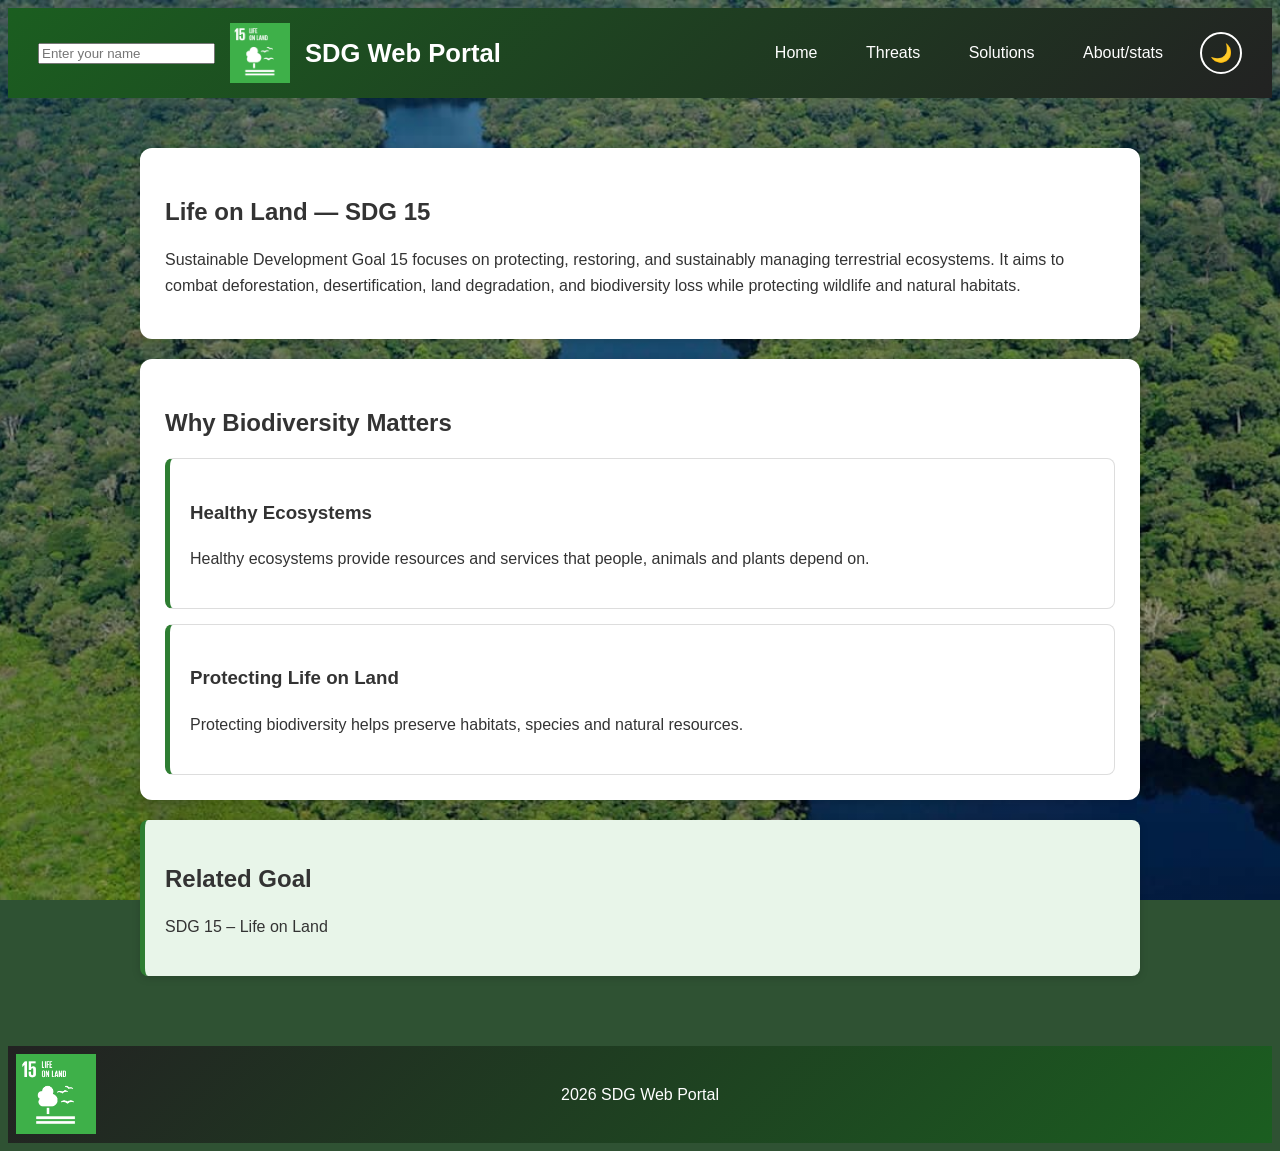
==== html pages/index.html @ 4f2332e7 "night mode remade , header changed and inserted  animations" ====
<!DOCTYPE html>
<html lang="en">

<head>
    <link rel="stylesheet" href="../cs.css">
    <meta charset="UTF-8">
    <meta name="viewport" content="width=device-width, initial-scale=1.0">

    <title>Biodiversity and Ecosystems</title>
</head>

<body>
    
    <header>
        <input type="text" id="name" name="name" placeholder="Enter your name">
        <button id="themeToggle" aria-label="Toggle dark or light mode">🌙</button>

        <img src="../images/logo for project.png" alt="Biodiversity Image" class="header-image">
    
        <h1>SDG Web Portal</h1>

        <nav>
            <a href="index.html">Home</a>
            <a href="Threats.html">Threats</a>
            <a href="Solutions.html">Solutions</a>
            <a href="About.html">About/stats</a>
        </nav>
    </header>

    <main>
        
        <section>
            <h2>Life on Land — SDG 15</h2>

            <p>                
                Sustainable Development Goal 15 focuses on protecting, restoring, and sustainably managing terrestrial ecosystems. It aims to combat deforestation, desertification, land degradation, and biodiversity loss while protecting wildlife and natural habitats.
            </p>
        </section>

        <section>
            <h2>Why Biodiversity Matters</h2>

            <article>
                <h3>Healthy Ecosystems</h3>
                <p>
                    Healthy ecosystems provide resources and services
                    that people, animals and plants depend on.
                </p>
            </article>

            <article>
                <h3>Protecting Life on Land</h3>
                <p>
                    Protecting biodiversity helps preserve habitats,
                    species and natural resources.
                </p>
            </article>
        </section>

        <aside>
            <h2>Related Goal</h2>
            <p>SDG 15 – Life on Land</p>
        </aside>

    </main>

    <footer>
        <img src="../images/logo for project.png" alt="Biodiversity Image" class="header-image">
    
        <p>2026 SDG Web Portal</p>
    </footer>
    <script src="../js.js"></script>
</body>

</html>
---- cs.css ----
header img {
    width: 60px;
    order: 1;
}
header h1 {
    order: 2;
    margin: 0 auto 0 0;
    font-size: 1.6rem;
}

header nav {
    order: 3;
    margin-top: 0;
}

header #themeToggle {
    order: 4;
}

footer img {
    z-index: 1000;
    position: absolute;
    top: 8px;
    left: 8px;
    width: 80px;
}

/* Overall page */
body {
    font-family: Arial, sans-serif;
    line-height: 1.6;
    background-color:#2f5233;
    color: #333;
    /*background img */
    background-image: linear-gradient(rgba(0, 0, 0, 0.35), rgba(0, 0, 0, 0.35)), url("../images/Amazon-Rainforest.jpg");
    background-repeat: no-repeat;
    background-position: center;
    background-attachment: fixed;
    background-size: cover;
    transition: color 0.4s ease;
}

/* Header */
header {
    background: linear-gradient(135deg, #1b5e20, #222);
    color: white;
    padding: 15px 30px;
    display: flex;
    align-items: center;
    flex-wrap: wrap;
    gap: 15px;
    
}

/* Navigation */
nav {
    margin-top: 10px;
    
}

nav a {
    color: white;
    text-decoration: none;
    display: inline-block; /*makes each link behave like a small box*/
    margin: 0 6px;
    padding: 8px 16px;
    border-radius: 20px;
    transition: background-color 0.3s ease;
}

nav a:hover {
    background-color: #2e7d32;
}

/* Main content */
main {
    max-width: 1000px;
    margin: 30px auto;
    padding: 20px;
}

/* Sections */
section {
     background-color: white;
    padding: 25px;
    margin-bottom: 20px;
    border-radius: 12px;
    box-shadow: 0 2px 8px rgba(0, 0, 0, 0.15);
        transition: transform 0.3s ease, box-shadow 0.3s ease, background-color 0.4s ease, color 0.4s ease;
}
section:hover {
    transform: translateY(-4px); /*applies when your mouse is over the box.*/
    box-shadow: 0 8px 20px rgba(0, 0, 0, 0.25);
}

/* Section headings */
h2 {
    margin-bottom: 10px;
}

/* Articles */
article {
     border: 1px solid #ddd;
    border-left: 5px solid #2e7d32;
    padding: 20px;
    margin-top: 15px;
    border-radius: 8px;
        transition: border-color 0.4s ease;
}

/* Aside */
aside {
    background-color: #e8f5e9;
    padding: 20px;
    margin-bottom: 20px;
    border-left: 5px solid #2e7d32;
    border-radius: 8px;
    
    transition: background-color 0.4s ease, color 0.4s ease, border-color 0.4s ease;
    box-shadow: 0 2px 8px rgba(0, 0, 0, 0.15);
}

/* Footer */
footer {
    background: linear-gradient(135deg, #222, #1b5e20);
    color: white;
    text-align: center;
    padding: 20px;
    margin-top: 30px;
    position: relative;
}

/* Night mode: only applies when <body> has the class "night" */
body.night {
    color: #e6ecff;
    background-image: linear-gradient(rgba(5, 10, 30, 0.65), rgba(5, 10, 30, 0.65)), url("../images/Amazon-Rainforest.jpg");
    background-color: #0a1224;
}

body.night header {
    background: linear-gradient(135deg, #0a1224, #16223f); /*blends from one color to another.*/
}

body.night footer {
    background: linear-gradient(135deg, #16223f, #0a1224);
}
body.night section,
body.night aside {
    background-color: #16223f;
    color: #e6ecff;
}

body.night article {
    border-color: #2a3a66;
}

#themeToggle {
    background-color: transparent;
    color: white;
    border: 2px solid white;
    border-radius: 50%; /* makes it a circle */
    width: 42px;
    height: 42px;
    padding: 0;
    font-size: 18px;
    cursor: pointer;
    transition: background-color 0.3s ease, transform 0.3s ease;
}

#themeToggle:hover {
    background-color: rgba(255, 255, 255, 0.25);
    transform: rotate(20deg);
}
h1, h2, h3 {
    font-family: 'Poppins', Arial, sans-serif;
}

@keyframes fadeIn {/* Animation: slowly appear */
    from { opacity: 0; }
    to   { opacity: 1; }
}

@keyframes fadeUp {/* Animation: slowly appear while sliding up */
    from { opacity: 0; transform: translateY(30px); }
    to   { opacity: 1; transform: translateY(0); }
}
main > * {/* Every box inside main slides up and appears */
    animation: fadeUp 0.7s ease backwards;
}

/* Smoothly crossfade between pages */
@view-transition {
    navigation: auto;
}

/* Keep the header in place while the page changes */
header {
    view-transition-name: site-header;
}

/* Make the page crossfade a bit faster */
::view-transition-old(root),
::view-transition-new(root) {
    animation-duration: 0.3s;
}
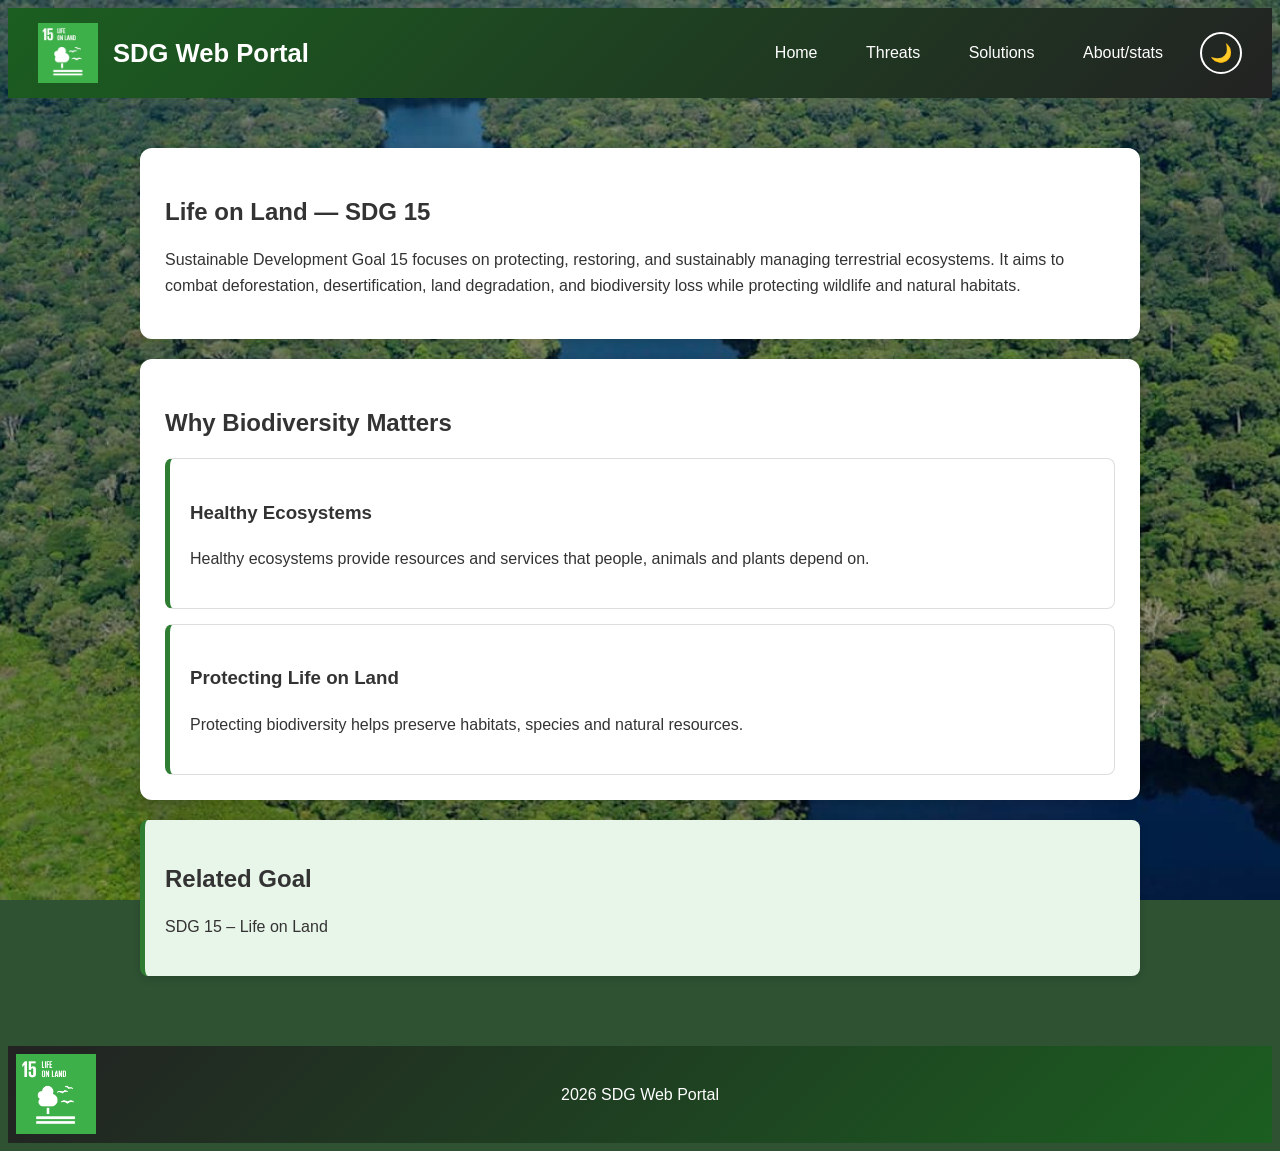
==== commit b9011f03: "removed input name on index" ====
--- a/html pages/index.html
+++ b/html pages/index.html
@@ -12,7 +12,7 @@
 <body>
     
     <header>
-        <input type="text" id="name" name="name" placeholder="Enter your name">
+        
         <button id="themeToggle" aria-label="Toggle dark or light mode">🌙</button>
 
         <img src="../images/logo for project.png" alt="Biodiversity Image" class="header-image">
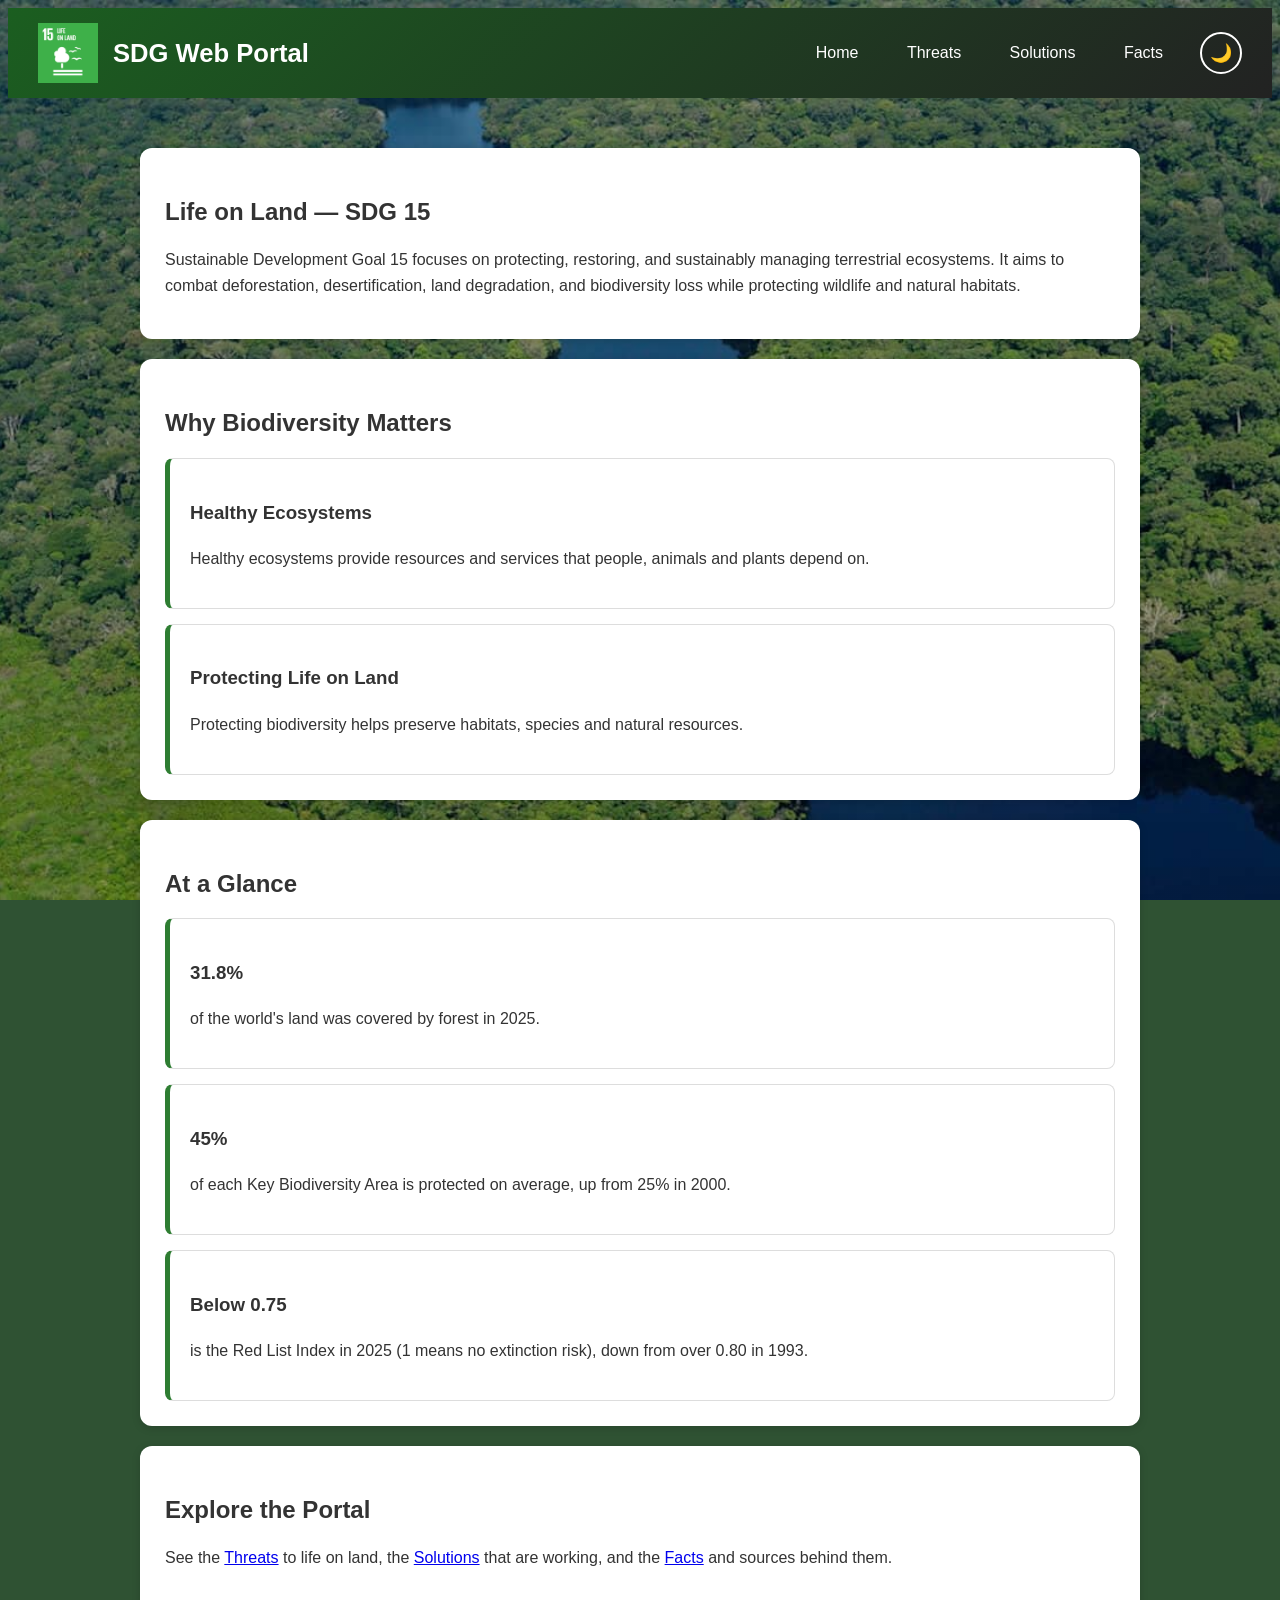
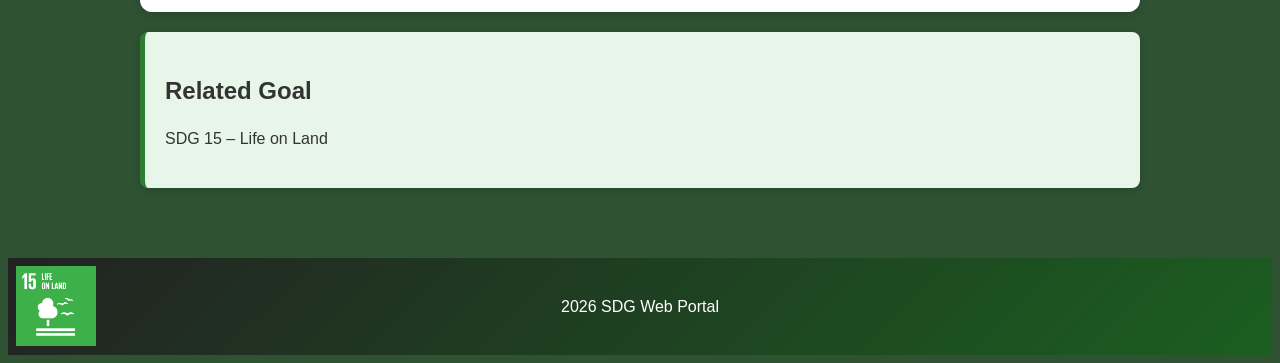
==== commit 10c8b21d: "made some extra touches and added in data and links to other articles" ====
--- a/html pages/index.html
+++ b/html pages/index.html
@@ -2,37 +2,33 @@
 <html lang="en">
 
 <head>
-    <link rel="stylesheet" href="../cs.css">
     <meta charset="UTF-8">
     <meta name="viewport" content="width=device-width, initial-scale=1.0">
+    <title>Home - Biodiversity and Ecosystems</title>
 
-    <title>Biodiversity and Ecosystems</title>
+    <link rel="stylesheet" href="../cs.css">
 </head>
 
 <body>
-    
     <header>
-        
         <button id="themeToggle" aria-label="Toggle dark or light mode">🌙</button>
+        <img src="../images/logo for project.png" alt="Biodiversity Image" class="header-image">
 
-        <img src="../images/logo for project.png" alt="Biodiversity Image" class="header-image">
-    
         <h1>SDG Web Portal</h1>
 
         <nav>
-            <a href="index.html">Home</a>
+            <a href="index.html" aria-current="page">Home</a>
             <a href="Threats.html">Threats</a>
             <a href="Solutions.html">Solutions</a>
-            <a href="About.html">About/stats</a>
+            <a href="About.html">Facts</a>
         </nav>
     </header>
 
     <main>
-        
         <section>
             <h2>Life on Land — SDG 15</h2>
 
-            <p>                
+            <p>
                 Sustainable Development Goal 15 focuses on protecting, restoring, and sustainably managing terrestrial ecosystems. It aims to combat deforestation, desertification, land degradation, and biodiversity loss while protecting wildlife and natural habitats.
             </p>
         </section>
@@ -57,20 +53,46 @@
             </article>
         </section>
 
+        <section>
+            <h2>At a Glance</h2>
+
+            <article>
+                <h3>31.8%</h3>
+                <p>of the world's land was covered by forest in 2025.</p>
+            </article>
+
+            <article>
+                <h3>45%</h3>
+                <p>of each Key Biodiversity Area is protected on average, up from 25% in 2000.</p>
+            </article>
+
+            <article>
+                <h3>Below 0.75</h3>
+                <p>is the Red List Index in 2025 (1 means no extinction risk), down from over 0.80 in 1993.</p>
+            </article>
+        </section>
+
+        <section>
+            <h2>Explore the Portal</h2>
+            <p>
+                See the <a href="Threats.html">Threats</a> to life on land, the
+                <a href="Solutions.html">Solutions</a> that are working, and the
+                <a href="About.html">Facts</a> and sources behind them.
+            </p>
+        </section>
+
         <aside>
             <h2>Related Goal</h2>
             <p>SDG 15 – Life on Land</p>
         </aside>
-
     </main>
 
     <footer>
         <img src="../images/logo for project.png" alt="Biodiversity Image" class="header-image">
-    
+
         <p>2026 SDG Web Portal</p>
     </footer>
     <script src="../js.js"></script>
 </body>
 
-</html>
-
+</html>
--- a/cs.css
+++ b/cs.css
@@ -202,4 +202,78 @@
 ::view-transition-old(root),
 ::view-transition-new(root) {
     animation-duration: 0.3s;
-}+}
+
+.source-grid {
+    display: grid;
+    grid-template-columns: repeat(auto-fill, minmax(140px, 1fr));
+    gap: 16px;
+}
+
+.source-card {
+    aspect-ratio: 1 / 1;
+    display: flex;
+    align-items: center;
+    justify-content: center;
+    text-align: center;
+    padding: 10px;
+    border: 2px solid currentColor;
+    border-radius: 8px;
+    text-decoration: none;
+    font-weight: bold;
+}
+
+.topic-grid {
+    display: grid;
+    grid-template-columns: repeat(auto-fit, minmax(320px, 1fr));
+    gap: 16px;
+}
+
+.topic-card {
+    display: flex;
+    gap: 16px;
+    padding: 20px;
+    border: 1px solid rgba(128, 128, 128, 0.4);
+}
+
+.topic-card img {
+    width: 110px;
+    height: 150px;
+    object-fit: cover;
+    flex-shrink: 0;
+}
+
+.topic-info {
+    display: flex;
+    flex-direction: column;
+}
+
+.topic-info h3 {
+    margin: 0 0 auto 0;
+}
+
+.goals-label {
+    margin: 12px 0 6px 0;
+    font-size: 0.9rem;
+    opacity: 0.7;
+}
+
+.goal-badges {
+    display: flex;
+    flex-wrap: wrap;
+    gap: 6px;
+}
+
+.badge {
+    color: white;
+    font-weight: bold;
+    padding: 2px 10px;
+    border-radius: 6px;
+}
+
+.goal-3  { background-color: #4C9F38; }
+.goal-11 { background-color: #FD9D24; }
+.goal-13 { background-color: #3F7E44; }
+.goal-15 { background-color: #56C02B; }
+.goal-16 { background-color: #00689D; }
+.goal-17 { background-color: #19486A; }
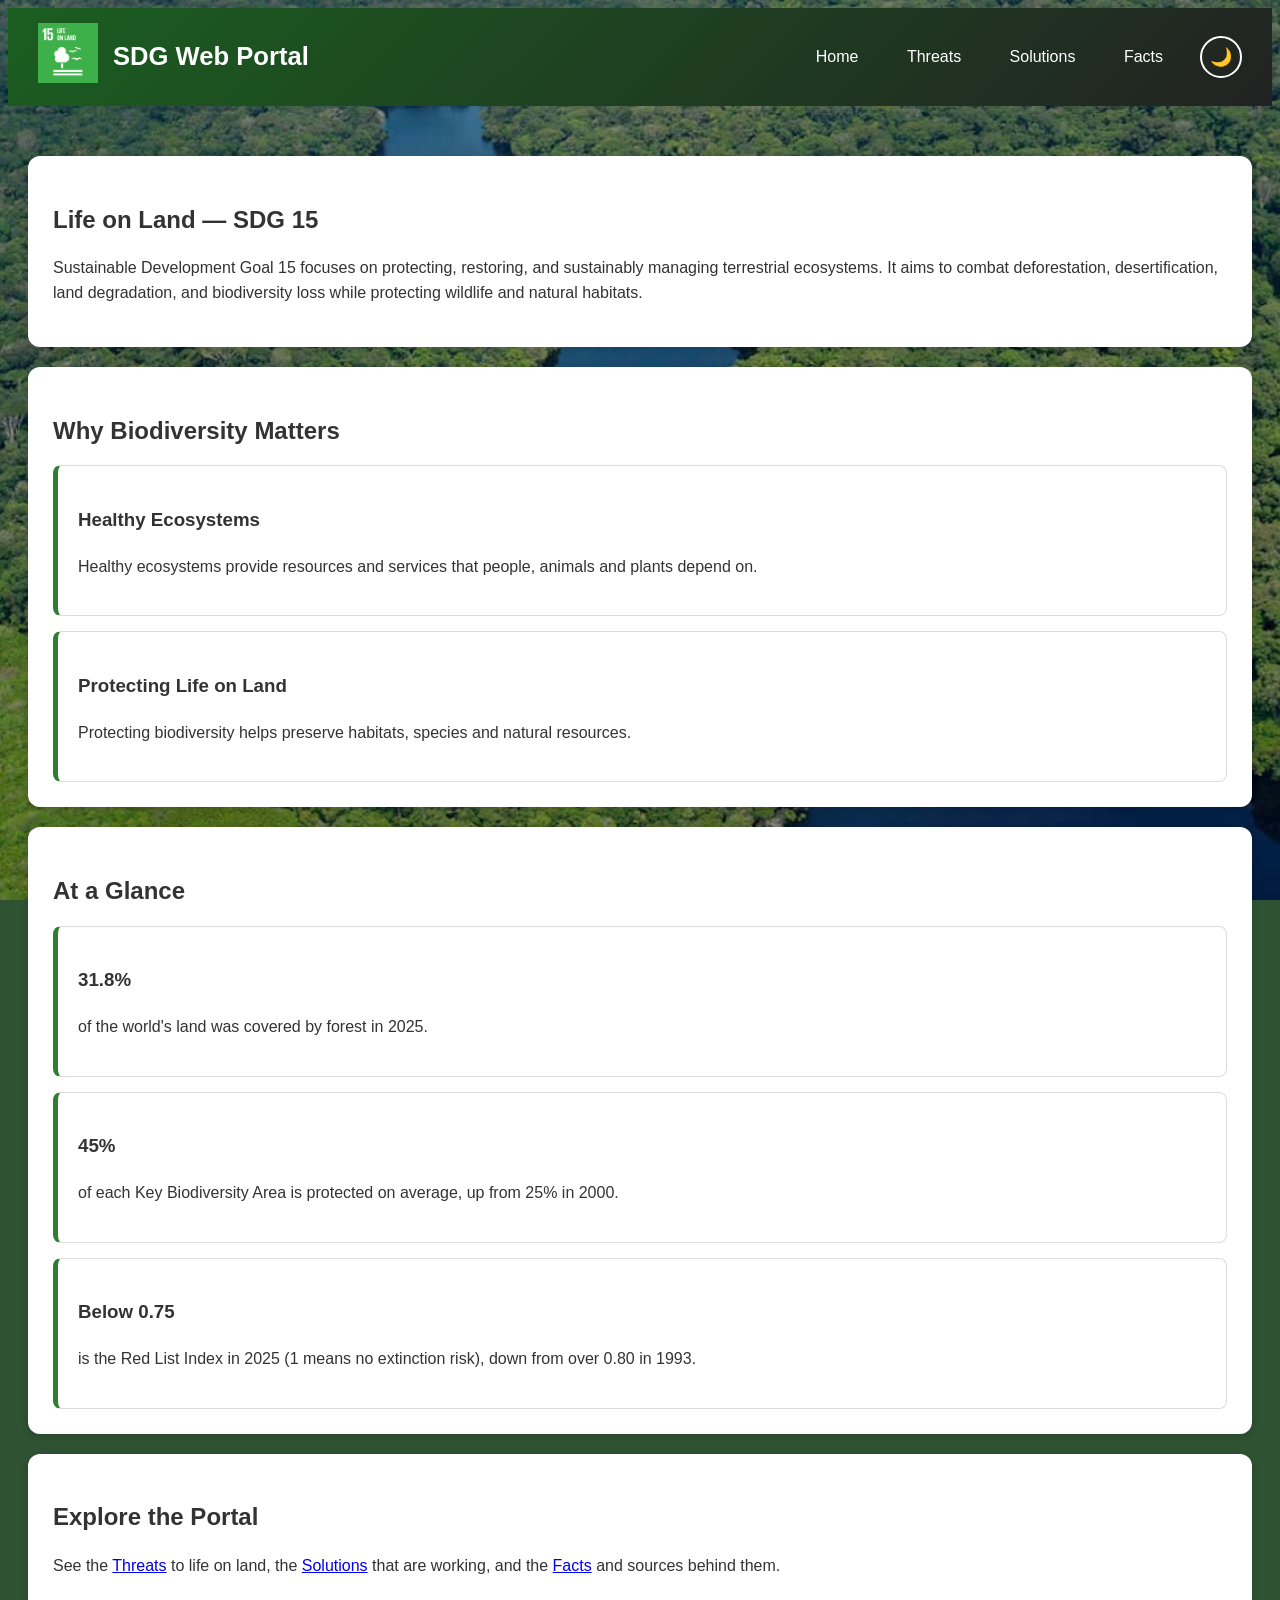
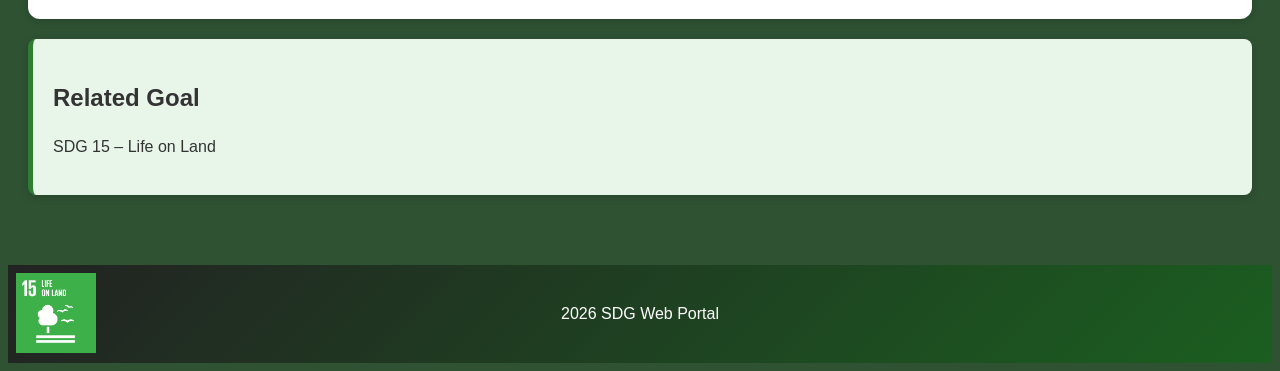
==== commit d8d01d7e: "added new imgs" ====
--- a/html pages/index.html
+++ b/html pages/index.html
@@ -12,8 +12,9 @@
 <body>
     <header>
         <button id="themeToggle" aria-label="Toggle dark or light mode">🌙</button>
-        <img src="../images/logo for project.png" alt="Biodiversity Image" class="header-image">
-
+        <a href="landing.html">
+            <img src="../images/logo for project.png" alt="Go to the welcome page" class="header-image">
+        </a>
         <h1>SDG Web Portal</h1>
 
         <nav>
--- a/cs.css
+++ b/cs.css
@@ -32,8 +32,9 @@
     background-color:#2f5233;
     color: #333;
     /*background img */
-    background-image: linear-gradient(rgba(0, 0, 0, 0.35), rgba(0, 0, 0, 0.35)), url("../images/Amazon-Rainforest.jpg");
-    background-repeat: no-repeat;
+    --bg-image: url("images/Amazon-Rainforest.jpg");   /* the picture */
+    --overlay: rgba(0, 0, 0, 0.35);                    /* the dark tint on top of it */
+    background-image: linear-gradient(var(--overlay), var(--overlay)), var(--bg-image);    background-repeat: no-repeat;
     background-position: center;
     background-attachment: fixed;
     background-size: cover;
@@ -74,7 +75,7 @@
 
 /* Main content */
 main {
-    max-width: 1000px;
+    max-width: none;
     margin: 30px auto;
     padding: 20px;
 }
@@ -133,8 +134,7 @@
 /* Night mode: only applies when <body> has the class "night" */
 body.night {
     color: #e6ecff;
-    background-image: linear-gradient(rgba(5, 10, 30, 0.65), rgba(5, 10, 30, 0.65)), url("../images/Amazon-Rainforest.jpg");
-    background-color: #0a1224;
+    --overlay: rgba(5, 10, 30, 0.65);    background-color: #0a1224;
 }
 
 body.night header {
@@ -175,7 +175,7 @@
     font-family: 'Poppins', Arial, sans-serif;
 }
 
-@keyframes fadeIn {/* Animation: slowly appear */
+@keyframes fadeIn { Animation: slowly appear */
     from { opacity: 0; }
     to   { opacity: 1; }
 }
@@ -276,4 +276,9 @@
 .goal-13 { background-color: #3F7E44; }
 .goal-15 { background-color: #56C02B; }
 .goal-16 { background-color: #00689D; }
-.goal-17 { background-color: #19486A; }+.goal-17 { background-color: #19486A; }
+
+body.bg-home      { --bg-image: url("images/Amazon-Rainforest.jpg"); }
+body.bg-threats   { --bg-image: url("images/dessert.jpg"); }
+body.bg-solutions { --bg-image: url("images/solutions.jpg"); }
+body.bg-facts     { --bg-image: url("images/mountains.jpg"); }
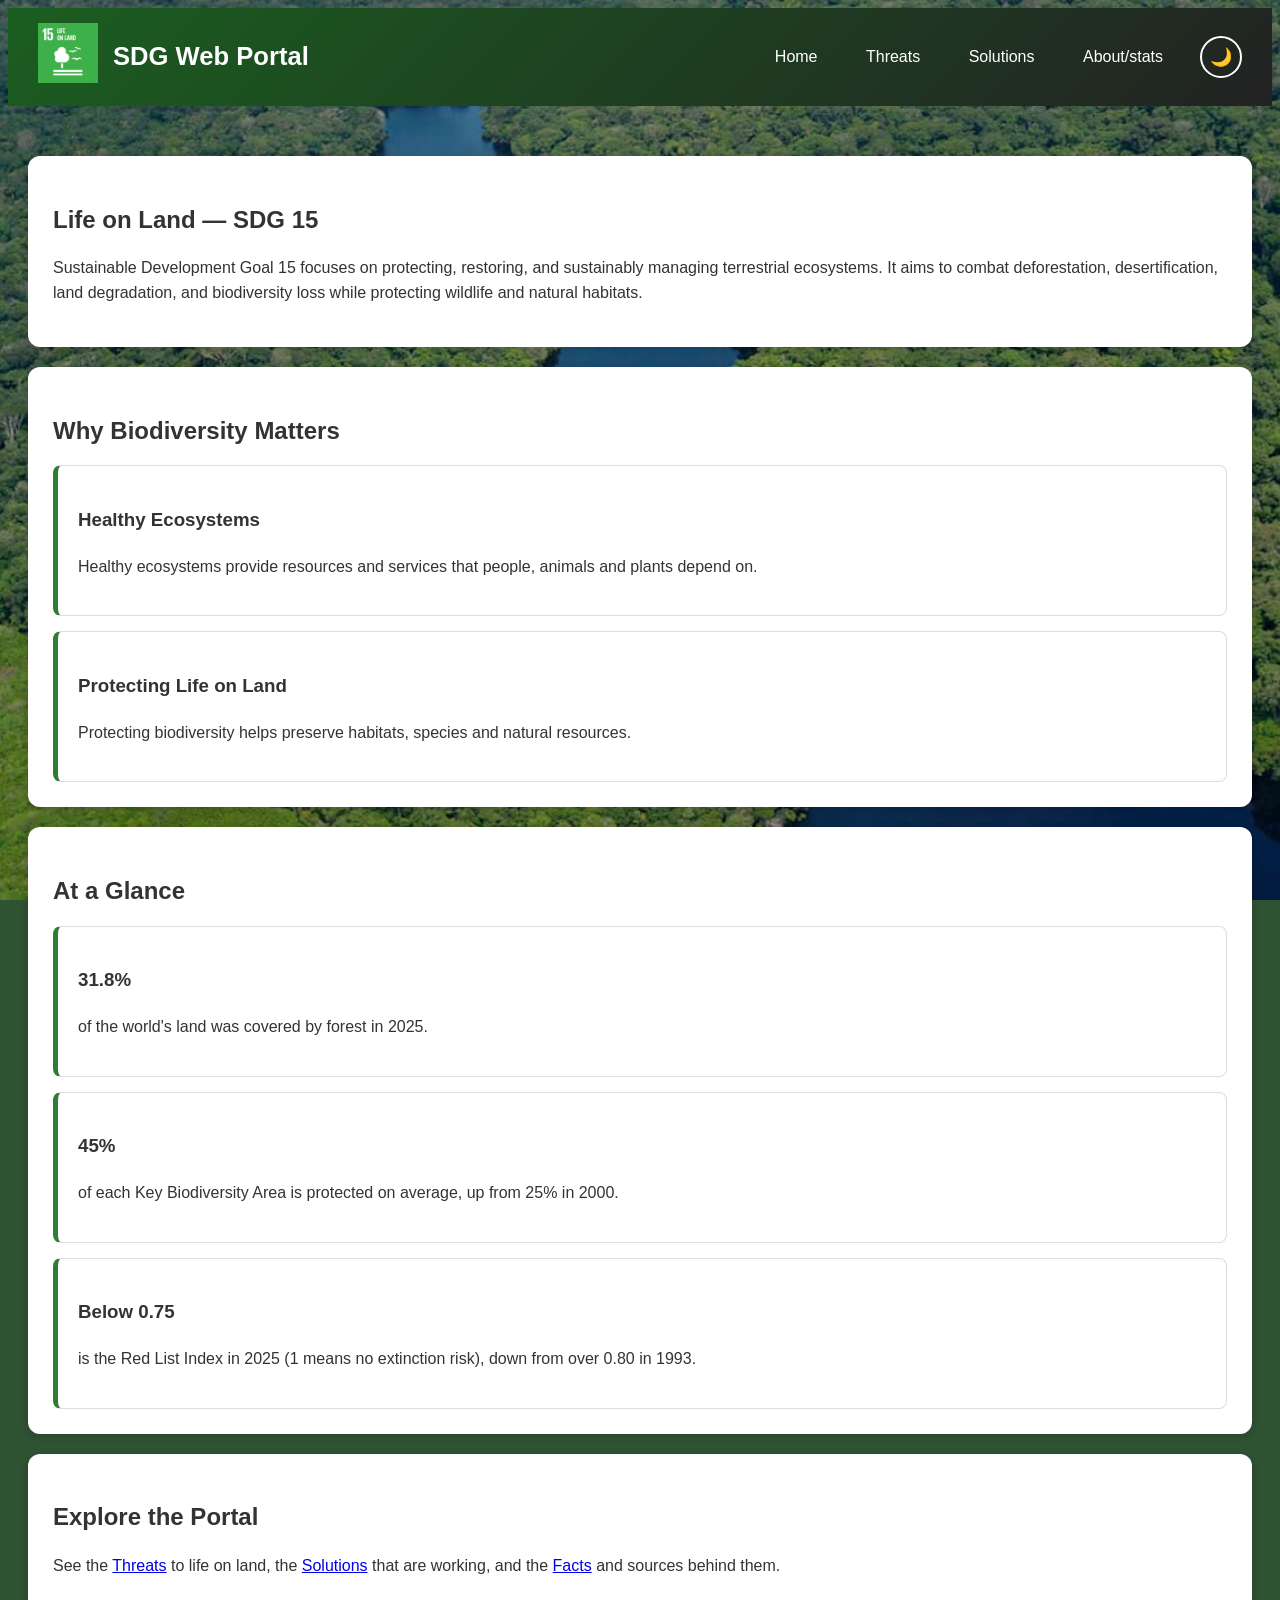
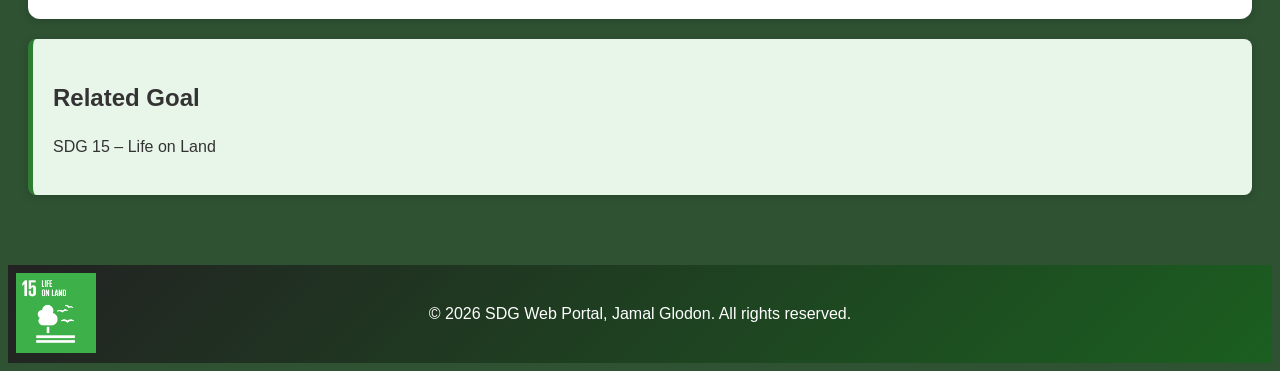
==== commit 8ccd405d: "live" ====
--- a/html pages/index.html
+++ b/html pages/index.html
@@ -21,7 +21,7 @@
             <a href="index.html" aria-current="page">Home</a>
             <a href="Threats.html">Threats</a>
             <a href="Solutions.html">Solutions</a>
-            <a href="About.html">Facts</a>
+            <a href="About.html">About/stats</a>
         </nav>
     </header>
 
@@ -91,7 +91,7 @@
     <footer>
         <img src="../images/logo for project.png" alt="Biodiversity Image" class="header-image">
 
-        <p>2026 SDG Web Portal</p>
+        <p><p> &copy; 2026 SDG Web Portal, Jamal Glodon. All rights reserved.</p></p>
     </footer>
     <script src="../js.js"></script>
 </body>
--- a/cs.css
+++ b/cs.css
@@ -281,4 +281,5 @@
 body.bg-home      { --bg-image: url("images/Amazon-Rainforest.jpg"); }
 body.bg-threats   { --bg-image: url("images/dessert.jpg"); }
 body.bg-solutions { --bg-image: url("images/solutions.jpg"); }
-body.bg-facts     { --bg-image: url("images/mountains.jpg"); }+body.bg-facts     { --bg-image: url("images/mountains.jpg"); }
+
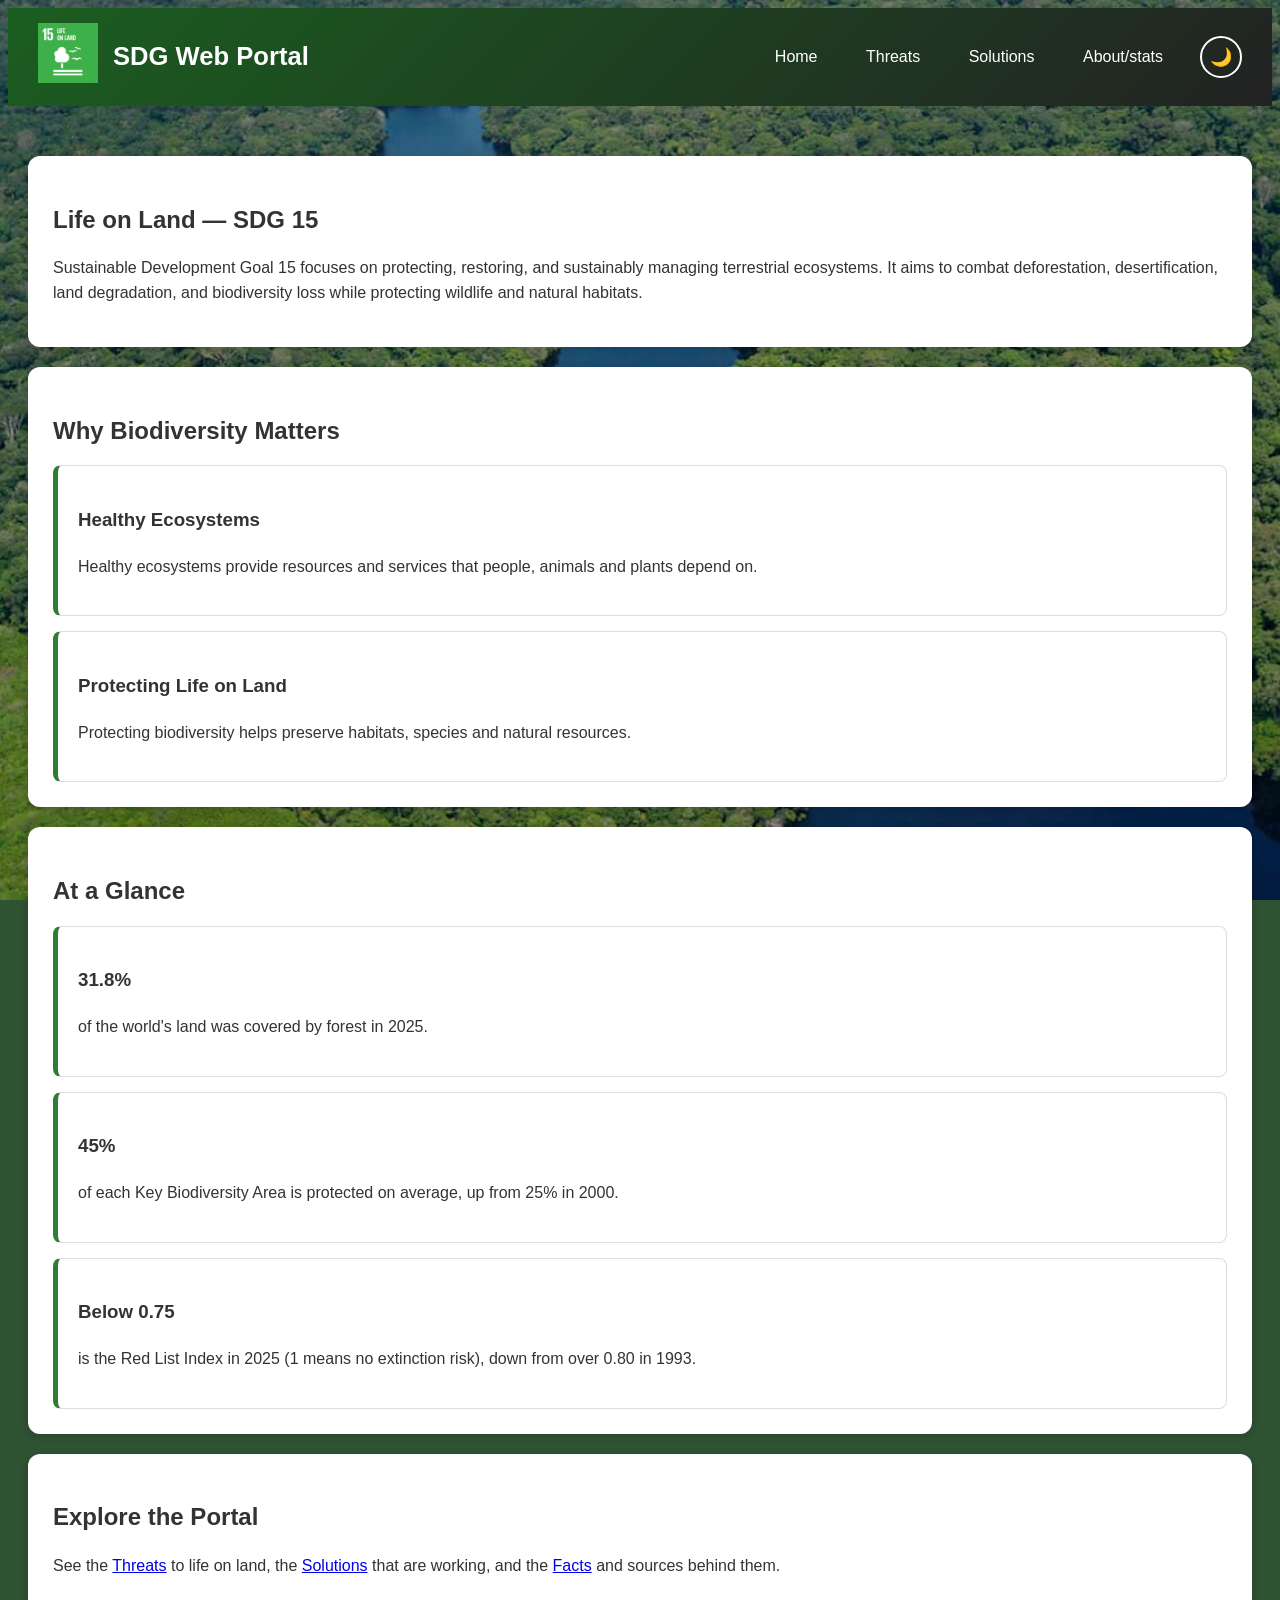
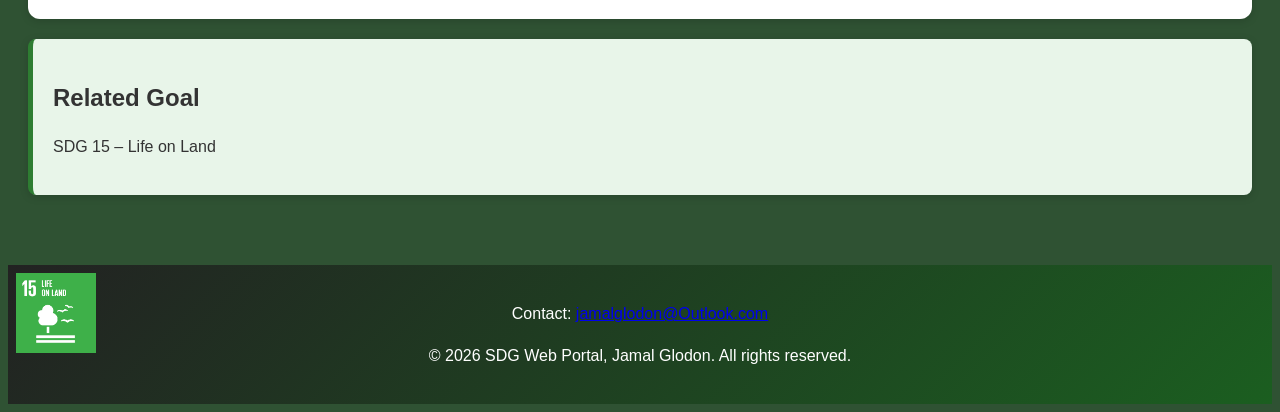
==== commit f4c40aba: "big changes and bug fixes" ====
--- a/html pages/index.html
+++ b/html pages/index.html
@@ -13,7 +13,7 @@
     <header>
         <button id="themeToggle" aria-label="Toggle dark or light mode">🌙</button>
         <a href="landing.html">
-            <img src="../images/logo for project.png" alt="Go to the welcome page" class="header-image">
+            <img src="../images/logo-for-project.png" alt="Go to the welcome page" class="header-image">
         </a>
         <h1>SDG Web Portal</h1>
 
@@ -89,9 +89,16 @@
     </main>
 
     <footer>
-        <img src="../images/logo for project.png" alt="Biodiversity Image" class="header-image">
+                    <img src="../images/logo-for-project.png" alt="SDG Web Portal logo" class="header-image">
 
-        <p><p> &copy; 2026 SDG Web Portal, Jamal Glodon. All rights reserved.</p></p>
+    <p>
+        Contact:
+        <a href="mailto:jamalglodon@Outlook.com?subject=SDG%2015%20Web%20Portal%20Enquiry">
+            jamalglodon@Outlook.com
+        </a>
+    </p>
+
+    <p>&copy; 2026 SDG Web Portal, Jamal Glodon. All rights reserved.</p>
     </footer>
     <script src="../js.js"></script>
 </body>
--- a/cs.css
+++ b/cs.css
@@ -73,6 +73,11 @@
     background-color: #2e7d32;
 }
 
+nav a:active {
+    background-color: #1b5e20;
+    transform: scale(0.96);
+}
+
 /* Main content */
 main {
     max-width: none;
@@ -175,7 +180,7 @@
     font-family: 'Poppins', Arial, sans-serif;
 }
 
-@keyframes fadeIn { Animation: slowly appear */
+@keyframes fadeIn { /*Animation: slowly appear */
     from { opacity: 0; }
     to   { opacity: 1; }
 }
@@ -205,6 +210,9 @@
 }
 
 .source-grid {
+    list-style: none;   /* removes the bullet points */
+    margin: 0;          /* removes the default list margin */
+    padding: 0;         /* removes the default left indent */
     display: grid;
     grid-template-columns: repeat(auto-fill, minmax(140px, 1fr));
     gap: 16px;
@@ -229,10 +237,16 @@
     gap: 16px;
 }
 
+.topic-grid a {
+    color: inherit;           /* card text uses the normal text colour, not link blue */
+    text-decoration: none;    /* removes the underline from the whole card */
+}
+
 .topic-card {
     display: flex;
     gap: 16px;
     padding: 20px;
+    margin-top: 0;            /* cancels the 15px that the general "article" rule adds */
     border: 1px solid rgba(128, 128, 128, 0.4);
 }
 
@@ -283,3 +297,86 @@
 body.bg-solutions { --bg-image: url("images/solutions.jpg"); }
 body.bg-facts     { --bg-image: url("images/mountains.jpg"); }
 
+
+/* ===== Phone version (screens 768px wide or less) ===== */
+@media (max-width: 768px) {
+
+    /* Fixed backgrounds are buggy on phones, so let it scroll normally */
+    body {
+        background-attachment: scroll;
+    }
+
+    /* Header: logo + title + toggle on the first row, nav on its own row */
+    header {
+        padding: 12px 15px;
+        gap: 10px;
+    }
+
+    header h1 {
+        font-size: 1.3rem;
+    }
+
+    header #themeToggle {
+        order: 3;           /* moves the toggle up next to the title */
+    }
+
+    header nav {
+        order: 4;
+        width: 100%;        /* nav takes a full row below */
+        margin-top: 0;
+        text-align: center;
+    }
+
+    nav a {
+        margin: 3px;
+        padding: 10px 14px; /* big enough to tap with a thumb */
+    }
+
+    /* Main content: less empty space around the boxes */
+    main {
+        margin: 15px auto;
+        padding: 10px;
+    }
+
+    section {
+        padding: 15px;
+    }
+
+    /* Hover lift is pointless on a touchscreen */
+    section:hover {
+        transform: none;
+    }
+
+    /* Grids: one card per row, two squares per row */
+    .topic-grid {
+        grid-template-columns: 1fr;
+    }
+
+    .source-grid {
+        grid-template-columns: repeat(2, 1fr);
+    }
+
+    /* Topic cards: picture on top instead of beside the text */
+    .topic-card {
+        flex-direction: column;
+        padding: 15px;
+    }
+
+    .topic-card img {
+        width: 100%;
+        height: 180px;
+    }
+
+    /* Footer logo goes back into normal flow instead of floating over the text */
+    footer img {
+        position: static;
+        display: block;
+        margin: 0 auto 10px auto;
+        width: 60px;
+    }
+
+    /* Nothing is allowed to be wider than the screen */
+    img {
+        max-width: 100%;
+    }
+}
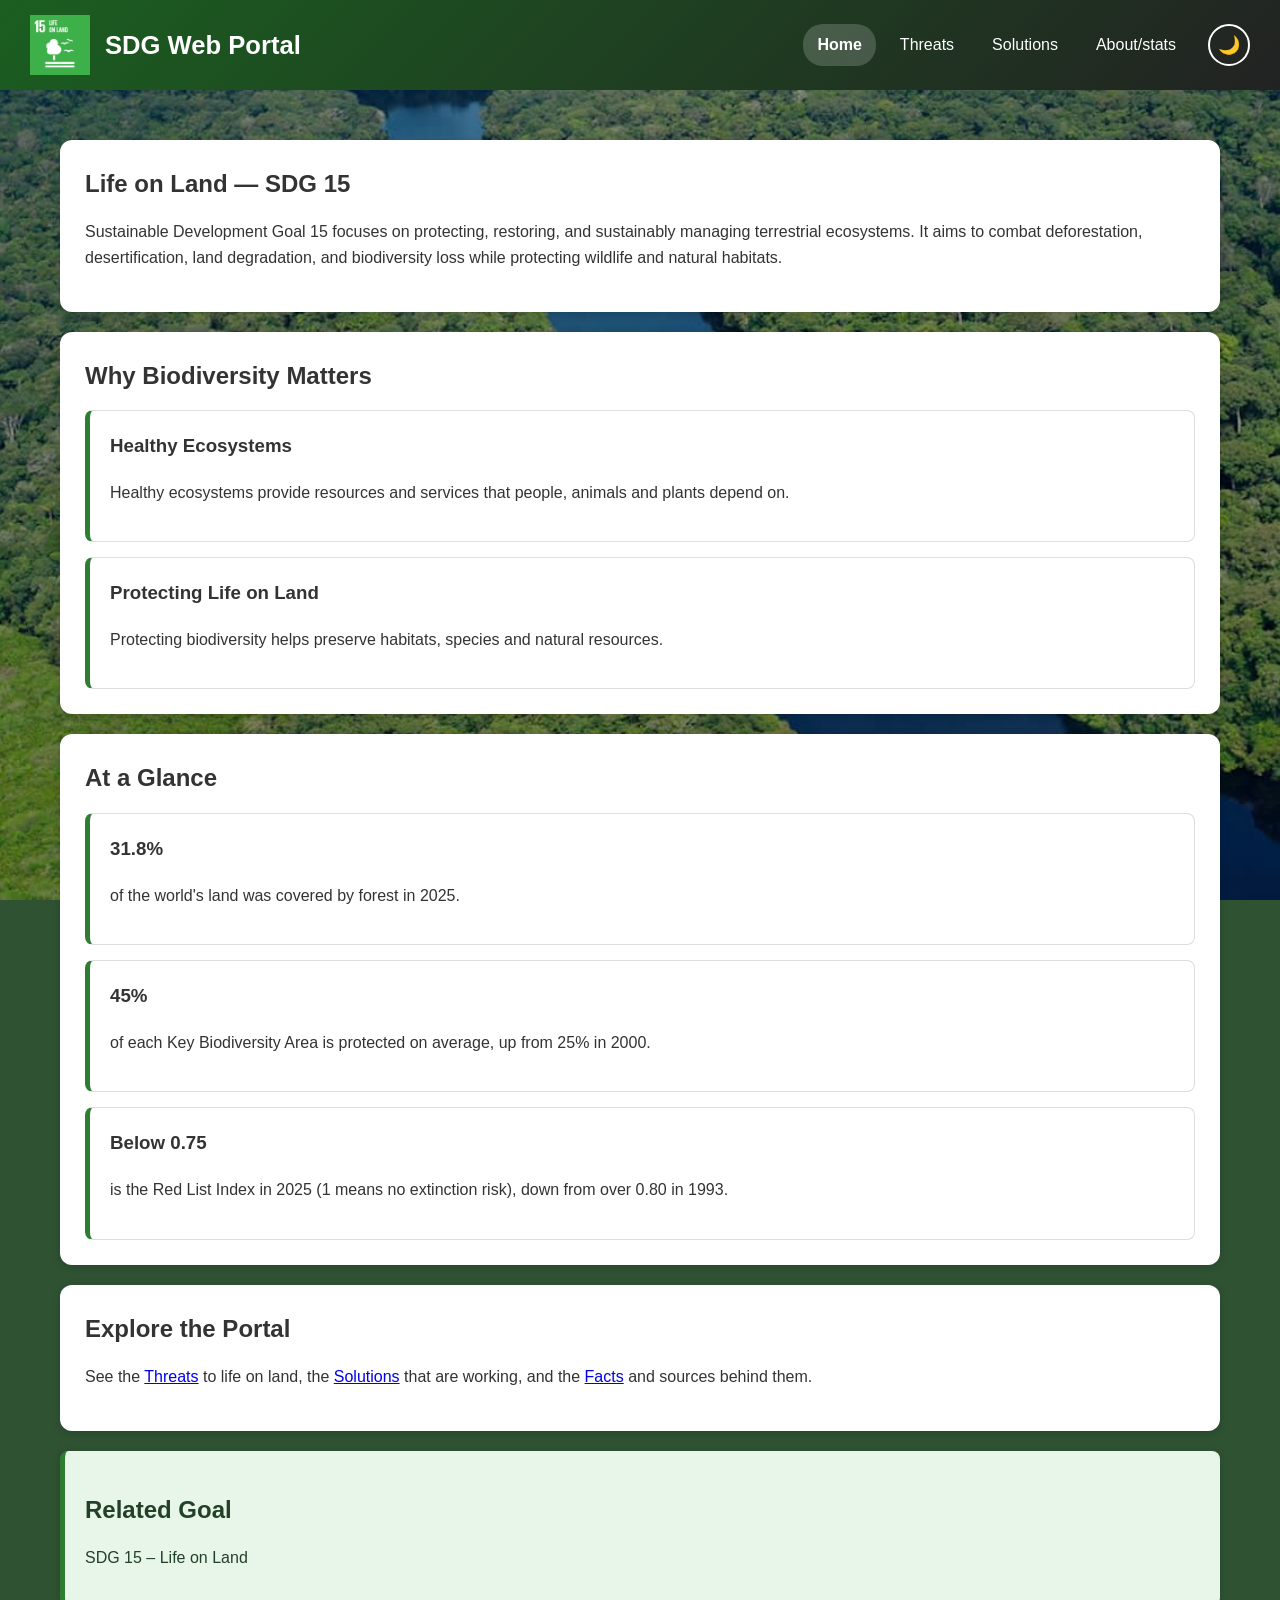
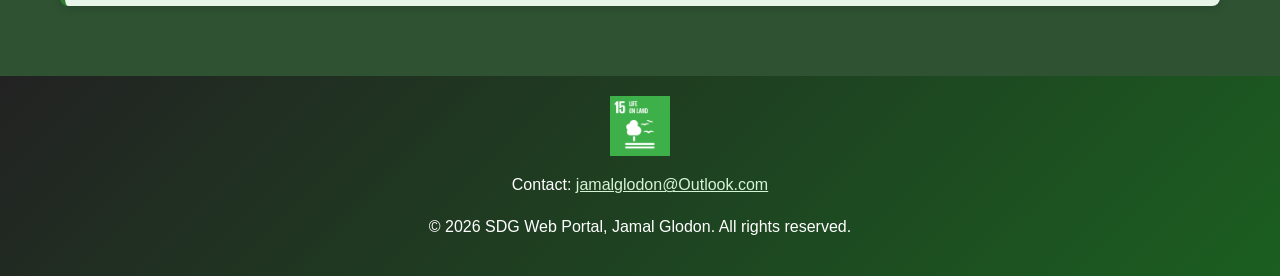
==== commit c72e2be2: "final update for live website" ====
--- a/html pages/index.html
+++ b/html pages/index.html
@@ -1,15 +1,14 @@
-<!DOCTYPE html>
+ <!DOCTYPE html>
 <html lang="en">
 
 <head>
     <meta charset="UTF-8">
     <meta name="viewport" content="width=device-width, initial-scale=1.0">
     <title>Home - Biodiversity and Ecosystems</title>
-
-    <link rel="stylesheet" href="../cs.css">
+    <link rel="stylesheet" href="../css/cs.css">
 </head>
 
-<body>
+<body class="bg-home">
     <header>
         <button id="themeToggle" aria-label="Toggle dark or light mode">🌙</button>
         <a href="landing.html">
@@ -89,18 +88,19 @@
     </main>
 
     <footer>
-                    <img src="../images/logo-for-project.png" alt="SDG Web Portal logo" class="header-image">
+        <img src="../images/logo-for-project.png" alt="SDG Web Portal logo" class="header-image">
 
-    <p>
-        Contact:
-        <a href="mailto:jamalglodon@Outlook.com?subject=SDG%2015%20Web%20Portal%20Enquiry">
-            jamalglodon@Outlook.com
-        </a>
-    </p>
+        <p>
+            Contact:
+            <a href="mailto:jamalglodon@Outlook.com?subject=SDG%2015%20Web%20Portal%20Enquiry">
+                jamalglodon@Outlook.com
+            </a>
+        </p>
 
-    <p>&copy; 2026 SDG Web Portal, Jamal Glodon. All rights reserved.</p>
+        <p>&copy; 2026 SDG Web Portal, Jamal Glodon. All rights reserved.</p>
     </footer>
-    <script src="../js.js"></script>
+
+    <script src="../js/js.js"></script>
 </body>
 
 </html>
--- a/css/cs.css
+++ b/css/cs.css
@@ -0,0 +1,480 @@
+/* Overall page */
+body {
+    margin: 0;
+    font-family: Arial, sans-serif;
+    line-height: 1.6;
+    background-color: #2f5233;
+    color: #333;
+
+    /* Background image */
+    --bg-image: url("../images/Amazon-Rainforest.jpg");
+    --overlay: rgba(0, 0, 0, 0.35);
+
+    background-image:
+        linear-gradient(var(--overlay), var(--overlay)),
+        var(--bg-image);
+    background-repeat: no-repeat;
+    background-position: center;
+    background-attachment: scroll;
+    background-size: cover;
+
+    transition: color 0.4s ease;
+}
+
+* {
+    box-sizing: border-box;
+}
+
+img {
+    max-width: 100%;
+}
+
+/* Header */
+header {
+    background: linear-gradient(135deg, #1b5e20, #222);
+    color: white;
+    padding: 12px 15px;
+    display: flex;
+    align-items: center;
+    flex-wrap: wrap;
+    gap: 10px;
+}
+
+header > a {
+    order: 1;
+    flex-shrink: 0;
+}
+
+header img {
+    display: block;
+    width: 45px;
+}
+
+header h1 {
+    order: 2;
+    flex: 1;
+    min-width: 0;
+    margin: 0;
+    font-size: 1.2rem;
+}
+
+header nav {
+    order: 4;
+    width: 100%;
+    margin-top: 0;
+    display: flex;
+    flex-wrap: wrap;
+    justify-content: center;
+    gap: 4px;
+}
+
+header #themeToggle {
+    order: 3;
+    flex-shrink: 0;
+}
+
+/* Navigation */
+nav a {
+    color: white;
+    text-decoration: none;
+    display: inline-block;
+    margin: 3px;
+    padding: 8px 10px;
+    border-radius: 20px;
+    transition: background-color 0.3s ease, transform 0.2s ease;
+}
+
+nav a:hover,
+nav a:focus-visible {
+    background-color: #2e7d32;
+}
+
+nav a:active {
+    background-color: #1b5e20;
+    transform: scale(0.96);
+}
+
+nav a[aria-current="page"] {
+    background-color: rgba(255, 255, 255, 0.18);
+    font-weight: bold;
+}
+
+/* Main content */
+main {
+    width: 100%;
+    max-width: 1200px;
+    margin: 15px auto;
+    padding: 10px;
+}
+
+/* Sections */
+section {
+    background-color: white;
+    color: #333;
+    padding: 15px;
+    margin-bottom: 20px;
+    border-radius: 12px;
+    box-shadow: 0 2px 8px rgba(0, 0, 0, 0.15);
+    transition: transform 0.3s ease,
+                box-shadow 0.3s ease,
+                background-color 0.4s ease,
+                color 0.4s ease;
+}
+
+section h2 {
+    margin-top: 0;
+    margin-bottom: 10px;
+}
+
+@media (hover: hover) and (pointer: fine) {
+    section:hover {
+        transform: translateY(-4px);
+        box-shadow: 0 8px 20px rgba(0, 0, 0, 0.25);
+    }
+}
+
+/* Headings */
+h1, h2, h3 {
+    font-family: 'Poppins', Arial, sans-serif;
+}
+
+h2 {
+    margin-bottom: 10px;
+}
+
+/* Articles */
+article {
+    border: 1px solid #ddd;
+    border-left: 5px solid #2e7d32;
+    padding: 15px;
+    margin-top: 15px;
+    border-radius: 8px;
+    transition: border-color 0.4s ease;
+}
+
+article h3 {
+    margin-top: 0;
+}
+
+/* Aside */
+aside {
+    background-color: #e8f5e9;
+    color: #234127;
+    padding: 18px;
+    margin-bottom: 20px;
+    border-left: 5px solid #2e7d32;
+    border-radius: 8px;
+    transition: background-color 0.4s ease,
+                color 0.4s ease,
+                border-color 0.4s ease;
+    box-shadow: 0 2px 8px rgba(0, 0, 0, 0.15);
+}
+
+/* Footer */
+footer {
+    background: linear-gradient(135deg, #222, #1b5e20);
+    color: white;
+    text-align: center;
+    padding: 20px 15px;
+    margin-top: 30px;
+    position: relative;
+}
+
+footer img {
+    display: block;
+    width: 60px;
+    margin: 0 auto 10px;
+}
+
+footer a {
+    color: #d5f5d5;
+}
+
+footer a:hover {
+    color: white;
+    text-decoration: underline;
+}
+
+/* Theme toggle */
+#themeToggle {
+    background-color: transparent;
+    color: white;
+    border: 2px solid white;
+    border-radius: 50%;
+    width: 42px;
+    height: 42px;
+    padding: 0;
+    font-size: 18px;
+    cursor: pointer;
+    transition: background-color 0.3s ease, transform 0.3s ease;
+}
+
+#themeToggle:hover {
+    background-color: rgba(255, 255, 255, 0.25);
+    transform: rotate(20deg);
+}
+
+/* Animations */
+@keyframes fadeIn {
+    from { opacity: 0; }
+    to { opacity: 1; }
+}
+
+@keyframes fadeUp {
+    from {
+        opacity: 0;
+        transform: translateY(30px);
+    }
+    to {
+        opacity: 1;
+        transform: translateY(0);
+    }
+}
+
+main > * {
+    animation: fadeUp 0.7s ease both;
+}
+
+/* Page transitions */
+@view-transition {
+    navigation: auto;
+}
+
+header {
+    view-transition-name: site-header;
+}
+
+::view-transition-old(root),
+::view-transition-new(root) {
+    animation-duration: 0.3s;
+}
+
+/* Sources grid */
+.source-grid {
+    list-style: none;
+    margin: 0;
+    padding: 0;
+    display: grid;
+    grid-template-columns: repeat(2, minmax(0, 1fr));
+    gap: 12px;
+}
+
+.source-card {
+    min-width: 0;
+    min-height: 100px;
+    display: flex;
+    align-items: center;
+    justify-content: center;
+    text-align: center;
+    padding: 10px;
+    border: 2px solid currentColor;
+    border-radius: 8px;
+    text-decoration: none;
+    font-weight: bold;
+    overflow-wrap: anywhere;
+}
+
+/* Topic grid */
+.topic-grid {
+    display: grid;
+    grid-template-columns: 1fr;
+    gap: 16px;
+}
+
+.topic-grid a {
+    color: inherit;
+    text-decoration: none;
+}
+
+.topic-card {
+    display: flex;
+    flex-direction: column;
+    gap: 12px;
+    min-width: 0;
+    padding: 15px;
+    margin-top: 0;
+    border: 1px solid rgba(128, 128, 128, 0.4);
+}
+
+.topic-card img {
+    display: block;
+    width: 100%;
+    height: 180px;
+    object-fit: cover;
+    border-radius: 5px;
+}
+
+.topic-info {
+    display: flex;
+    flex-direction: column;
+    min-width: 0;
+}
+
+.topic-info h3 {
+    margin: 0 0 8px;
+    overflow-wrap: anywhere;
+}
+
+.goals-label {
+    margin: 12px 0 6px;
+    font-size: 0.9rem;
+    opacity: 0.7;
+}
+
+.goal-badges {
+    display: flex;
+    flex-wrap: wrap;
+    gap: 6px;
+}
+
+.badge {
+    color: white;
+    font-weight: bold;
+    padding: 2px 10px;
+    border-radius: 6px;
+}
+
+.goal-3  { background-color: #4C9F38; }
+.goal-11 { background-color: #FD9D24; }
+.goal-13 { background-color: #3F7E44; }
+.goal-15 { background-color: #56C02B; }
+.goal-16 { background-color: #00689D; }
+.goal-17 { background-color: #19486A; }
+
+/* Page background variations */
+body.bg-home {
+    --bg-image: url("../images/Amazon-Rainforest.jpg");
+}
+
+body.bg-threats {
+    --bg-image: url("../images/dessert.jpg");
+}
+
+body.bg-solutions {
+    --bg-image: url("../images/solutions.jpg");
+}
+
+body.bg-facts {
+    --bg-image: url("../images/mountains.jpg");
+}
+
+/* Desktop screens */
+@media (min-width: 769px) {
+    body {
+        background-attachment: fixed;
+    }
+
+    header {
+        padding: 15px 30px;
+        gap: 15px;
+    }
+
+    header img {
+        width: 60px;
+    }
+
+    header h1 {
+        flex: 0 1 auto;
+        margin-right: auto;
+        font-size: 1.6rem;
+    }
+
+    header nav {
+        order: 3;
+        width: auto;
+        margin-left: auto;
+    }
+
+    header #themeToggle {
+        order: 4;
+    }
+
+    nav a {
+        margin: 0 3px;
+        padding: 8px 14px;
+    }
+
+    main {
+        margin: 30px auto;
+        padding: 20px;
+    }
+
+    section {
+        padding: 25px;
+    }
+
+    article {
+        padding: 20px;
+    }
+
+    aside {
+        padding: 20px;
+    }
+
+    .topic-grid {
+        grid-template-columns: repeat(auto-fit, minmax(320px, 1fr));
+    }
+
+    .topic-card {
+        flex-direction: row;
+        gap: 16px;
+        padding: 20px;
+    }
+
+    .topic-card img {
+        width: 110px;
+        height: 150px;
+        flex-shrink: 0;
+    }
+
+    .source-grid {
+        grid-template-columns: repeat(auto-fill, minmax(140px, 1fr));
+        gap: 16px;
+    }
+
+    .source-card {
+        aspect-ratio: 1 / 1;
+    }
+}
+
+/* Dark mode */
+body.night {
+    color: #e6ecff;
+    --overlay: rgba(5, 10, 30, 0.65);
+    background-color: #0a1224;
+}
+
+body.night header {
+    background: linear-gradient(135deg, #0a1224, #16223f);
+}
+
+body.night footer {
+    background: linear-gradient(135deg, #16223f, #0a1224);
+}
+
+body.night section,
+body.night article {
+    background-color: #16223f;
+    color: #e6ecff;
+    border-color: #2a3a66;
+}
+
+body.night article {
+    border-left-color: #56C02B;
+}
+
+body.night aside {
+    background-color: #16223f;
+    color: #e6ecff;
+    border-left-color: #56C02B;
+}
+
+body.night .source-card {
+    border-color: #7084b8;
+}
+
+body.night footer a {
+    color: #c6e1ff;
+}
+
+
